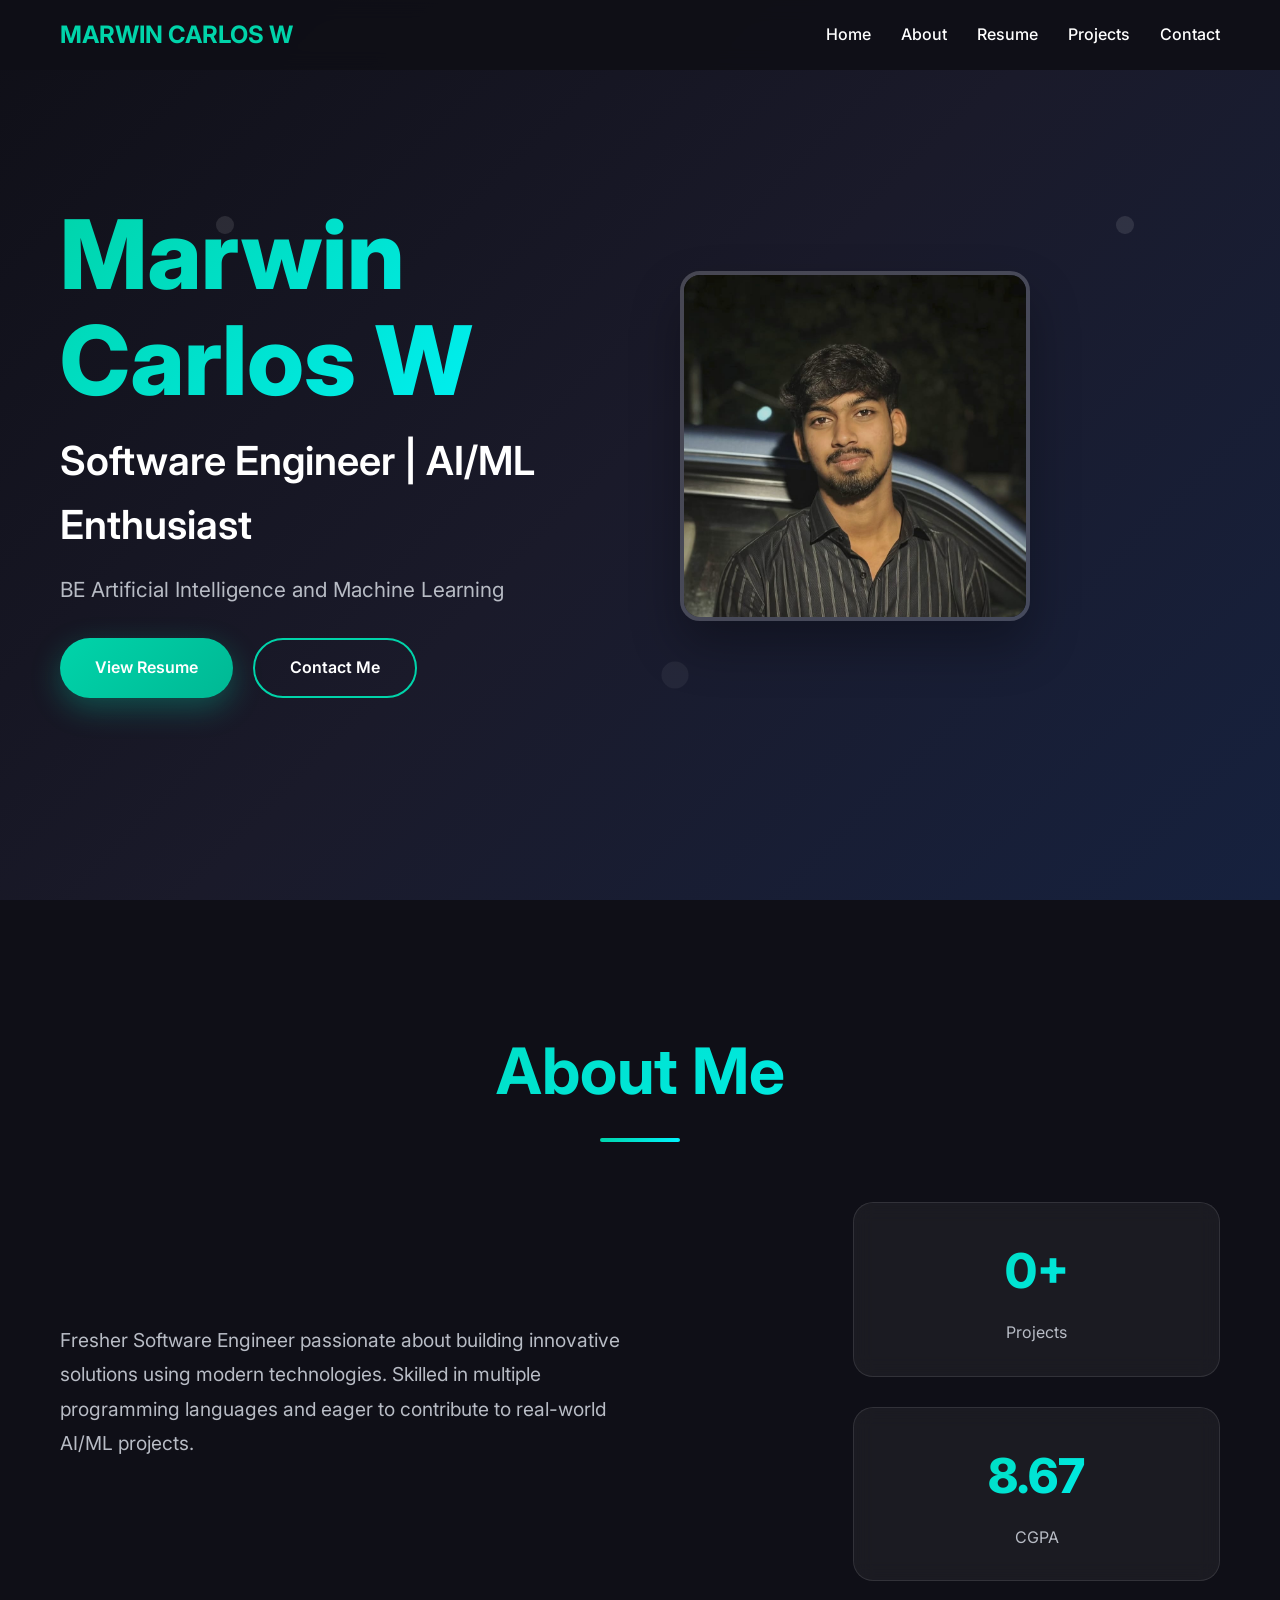
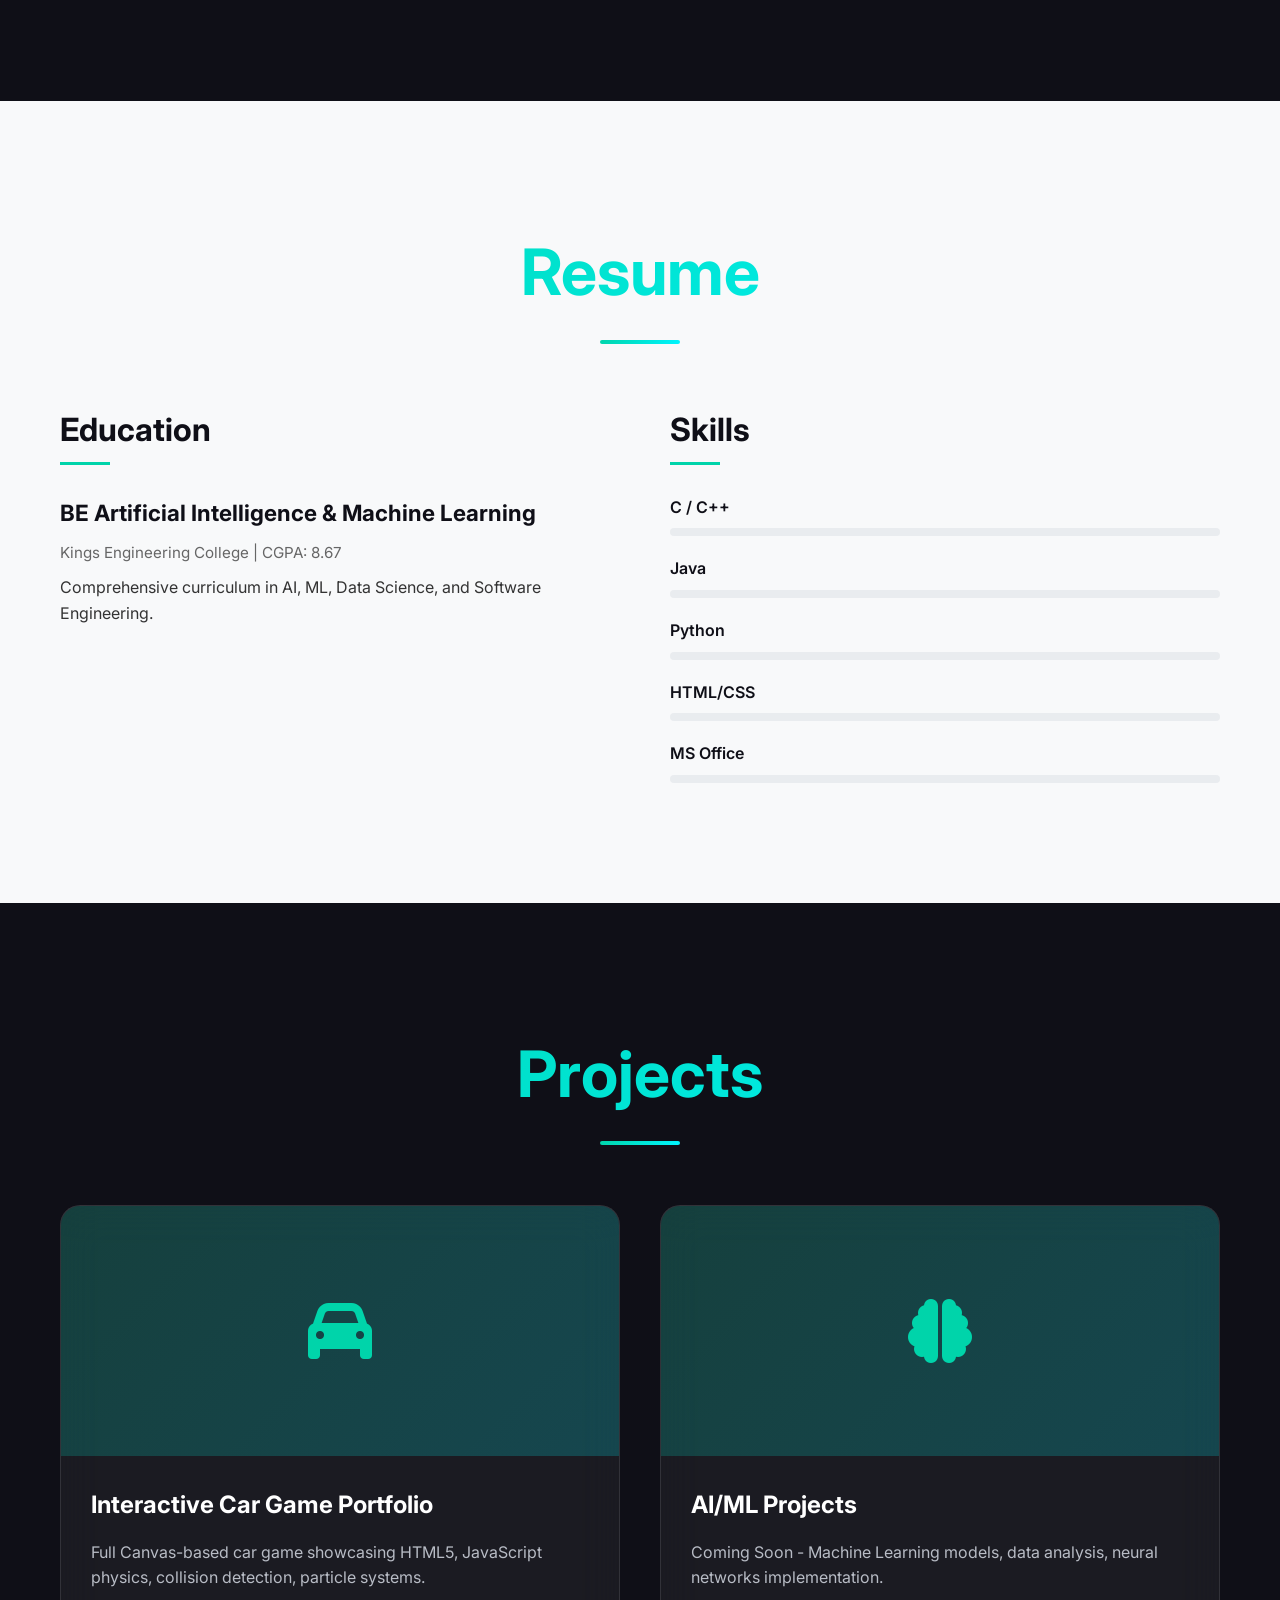
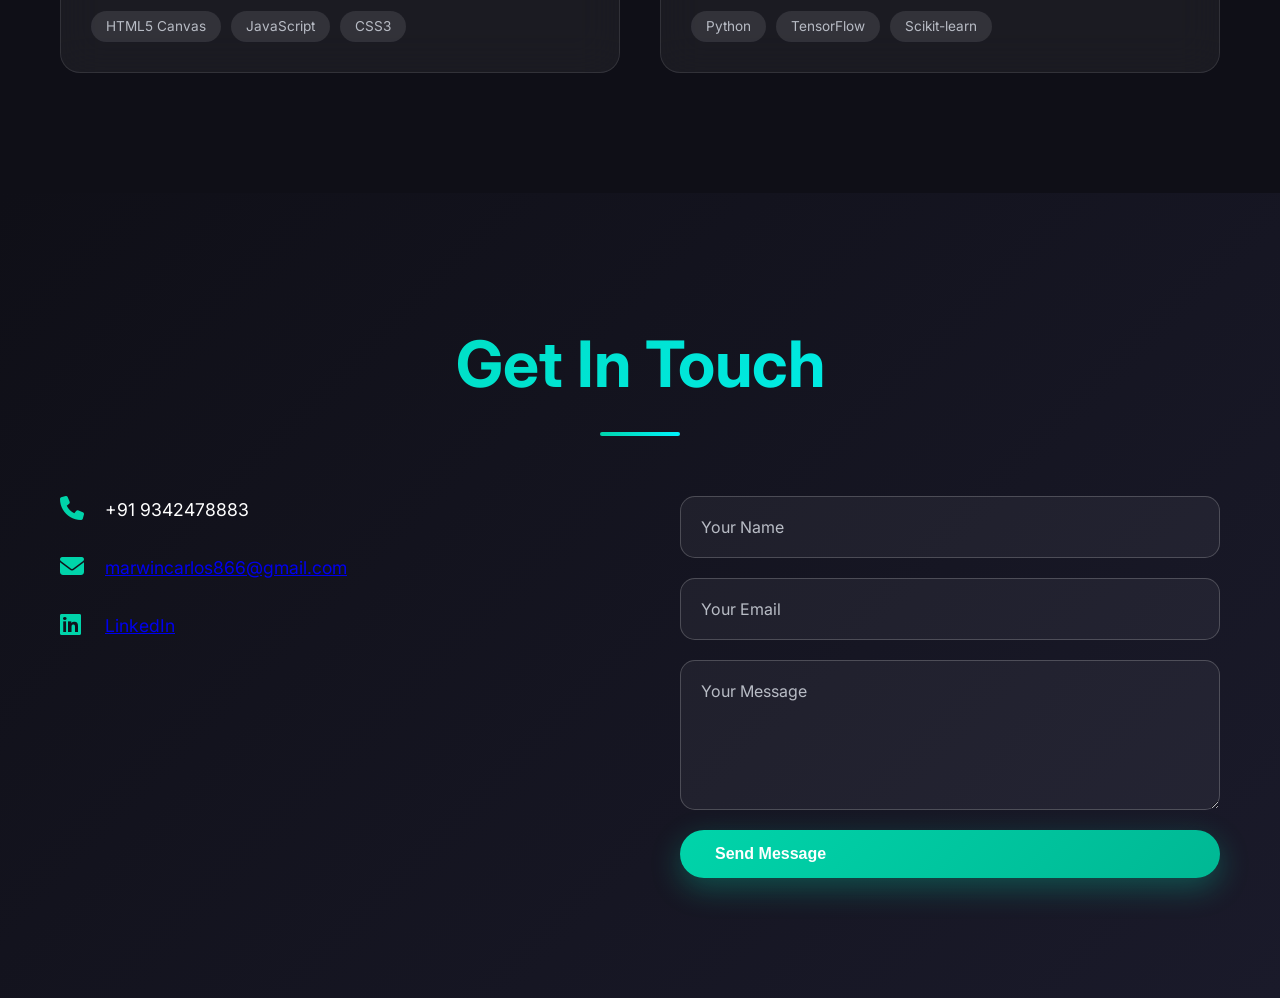
==== index.html @ d2b81e57 "index.html" ====
<!DOCTYPE html>
<html lang="en">
<head>
    <meta charset="UTF-8">
    <meta name="viewport" content="width=device-width, initial-scale=1.0">
    <title>Marwin Carlos W - Software Developer Portfolio</title>
    <link rel="stylesheet" href="style.css">
    <link href="https://fonts.googleapis.com/css2?family=Inter:wght@300;400;500;600;700&display=swap" rel="stylesheet">
    <link rel="stylesheet" href="https://cdnjs.cloudflare.com/ajax/libs/font-awesome/6.4.0/css/all.min.css">
</head>
<body>
    <nav class="navbar">
        <div class="nav-container">
            <div class="logo">
                <h2>MARWIN CARLOS W</h2>
            </div>
            <ul class="nav-menu">
                <li><a href="#home" class="nav-link">Home</a></li>
                <li><a href="#about" class="nav-link">About</a></li>
                <li><a href="#resume" class="nav-link">Resume</a></li>
                <li><a href="#projects" class="nav-link">Projects</a></li>
                <li><a href="#contact" class="nav-link">Contact</a></li>
            </ul>
            <div class="hamburger">
                <span></span>
                <span></span>
                <span></span>
            </div>
        </div>
    </nav>

    <section id="home" class="hero">
        <div class="hero-container">
            <div class="hero-content">
                <h1 class="hero-title animate">Marwin Carlos W</h1>
                <h2 class="hero-subtitle animate">Software Engineer | AI/ML Enthusiast</h2>
                <p class="hero-desc animate">BE Artificial Intelligence and Machine Learning </p>
                <div class="hero-buttons animate">
                    <a href="#resume" class="btn btn-primary">View Resume</a>
                    <a href="#contact" class="btn btn-secondary">Contact Me</a>
                </div>
            </div>
                <div class="hero-image">
                    <img src="profile.jpg" alt="Marwin Carlos W" class="hero-profile-img" loading="lazy">
                </div>
        </div>
    </section>

    <section id="about" class="about">
        <div class="container">
            <h2 class="section-title">About Me</h2>
            <div class="about-grid">
                <div class="about-text">
                    <p>Fresher Software Engineer passionate about building innovative solutions using modern technologies. Skilled in multiple programming languages and eager to contribute to real-world AI/ML projects.</p>
                </div>
                <div class="about-stats">
                    <div class="stat">
                        <h3>0+</h3>
                        <p>Projects</p>
                    </div>
                    <div class="stat">
                        <h3>8.67</h3>
                        <p>CGPA</p>
                    </div>
                </div>
            </div>
        </div>
    </section>

    <section id="resume" class="resume">
        <div class="container">
            <h2 class="section-title">Resume</h2>
            <div class="resume-grid">
                <div class="resume-column">
                    <h3>Education</h3>
                    <div class="resume-item">
                        <h4>BE Artificial Intelligence & Machine Learning</h4>
                        <p class="resume-meta">Kings Engineering College | CGPA: 8.67</p>
                        <p>Comprehensive curriculum in AI, ML, Data Science, and Software Engineering.</p>
                    </div>
                </div>
                <div class="resume-column">
                    <h3>Skills</h3>
                    <div class="skills-list">
                        <div class="skill-item">
                            <span>C / C++</span>
                            <div class="skill-bar">
                                <div class="skill-progress" data-width="90"></div>
                            </div>
                        </div>
                        <div class="skill-item">
                            <span>Java</span>
                            <div class="skill-bar">
                                <div class="skill-progress" data-width="85"></div>
                            </div>
                        </div>
                        <div class="skill-item">
                            <span>Python</span>
                            <div class="skill-bar">
                                <div class="skill-progress" data-width="88"></div>
                            </div>
                        </div>
                        <div class="skill-item">
                            <span>HTML/CSS</span>
                            <div class="skill-bar">
                                <div class="skill-progress" data-width="85"></div>
                            </div>
                        </div>
                        <div class="skill-item">
                            <span>MS Office</span>
                            <div class="skill-bar">
                                <div class="skill-progress" data-width="95"></div>
                            </div>
                        </div>
                    </div>
                </div>
            </div>
        </div>
    </section>

    <section id="projects" class="projects">
        <div class="container">
            <h2 class="section-title">Projects</h2>
            <div class="projects-grid">
                <div class="project-card">
                    <div class="project-img">
                        <i class="fas fa-car"></i>
                    </div>
                    <div class="project-content">
                        <h3>Interactive Car Game Portfolio</h3>
                        <p>Full Canvas-based car game showcasing HTML5, JavaScript physics, collision detection, particle systems.</p>
                        <div class="project-tech">
                            <span>HTML5 Canvas</span>
                            <span>JavaScript</span>
                            <span>CSS3</span>
                        </div>
                    </div>
                </div>
                <div class="project-card">
                    <div class="project-img">
                        <i class="fas fa-brain"></i>
                    </div>
                    <div class="project-content">
                        <h3>AI/ML Projects</h3>
                        <p>Coming Soon - Machine Learning models, data analysis, neural networks implementation.</p>
                        <div class="project-tech">
                            <span>Python</span>
                            <span>TensorFlow</span>
                            <span>Scikit-learn</span>
                        </div>
                    </div>
                </div>
            </div>
        </div>
    </section>

    <section id="contact" class="contact">
        <div class="container">
            <h2 class="section-title">Get In Touch</h2>
            <div class="contact-grid">
                <div class="contact-info">
                    <div class="contact-item">
                        <i class="fas fa-phone"></i>
                        <span>+91 9342478883</span>
                    </div>
                    <div class="contact-item">
                        <i class="fas fa-envelope"></i>
                        <a href="mailto:marwincarlos866@gmail.com">marwincarlos866@gmail.com</a>
                    </div>
                    <div class="contact-item">
                        <i class="fab fa-linkedin"></i>
                        <a href="https://www.linkedin.com/in/marwin-carlos-24540a355?utm_source=share_via&utm_content=profile&utm_medium=member_android" target="_blank">LinkedIn</a>
                    </div>
                </div>
                <form class="contact-form">
                    <input type="text" placeholder="Your Name" required>
                    <input type="email" placeholder="Your Email" required>
                    <textarea placeholder="Your Message" required></textarea>
                    <button type="submit" class="btn btn-primary">Send Message</button>
                </form>
            </div>
        </div>
    </section>

    <script src="script.js"></script>
</body>
</html>
---- style.css ----
* {
    margin: 0;
    padding: 0;
    box-sizing: border-box;
}

body {
    font-family: 'Inter', sans-serif;
    line-height: 1.6;
    color: #333;
    overflow-x: hidden;
}

.container {
    max-width: 1200px;
    margin: 0 auto;
    padding: 0 20px;
}

/* Navbar */
.navbar {
    position: fixed;
    top: 0;
    width: 100%;
    background: rgba(15, 15, 23, 0.95);
    backdrop-filter: blur(10px);
    z-index: 1000;
    transition: all 0.3s ease;
}

.nav-container {
    max-width: 1200px;
    margin: 0 auto;
    padding: 0 20px;
    display: flex;
    justify-content: space-between;
    align-items: center;
    height: 70px;
}

.logo h2 {
    color: #00d4aa;
    font-weight: 700;
}

.nav-menu {
    display: flex;
    list-style: none;
    gap: 30px;
}

.nav-link {
    color: #fff;
    text-decoration: none;
    font-weight: 500;
    position: relative;
    transition: color 0.3s ease;
}

.nav-link:hover {
    color: #00d4aa;
}

.nav-link::after {
    content: '';
    position: absolute;
    bottom: -5px;
    left: 0;
    width: 0;
    height: 2px;
    background: #00d4aa;
    transition: width 0.3s ease;
}

.nav-link:hover::after {
    width: 100%;
}

.hamburger {
    display: none;
    flex-direction: column;
    cursor: pointer;
}

.hamburger span {
    width: 25px;
    height: 3px;
    background: #fff;
    margin: 3px 0;
    transition: 0.3s;
}

/* Hero */
.hero {
    min-height: 100vh;
    display: flex;
    align-items: center;
    background: linear-gradient(135deg, #0f0f17 0%, #1a1a2a 50%, #16213e 100%);
    position: relative;
    overflow: hidden;
}

.hero::before {
    content: '';
    position: absolute;
    top: 0;
    left: 0;
    right: 0;
    bottom: 0;
    background: url('data:image/svg+xml,<svg xmlns="http://www.w3.org/2000/svg" viewBox="0 0 100 100"><defs><pattern id="grain" width="100" height="100" patternUnits="userSpaceOnUse"><circle cx="25" cy="25" r="1" fill="%23ffffff" opacity="0.1"/><circle cx="75" cy="75" r="1.5" fill="%23ffffff" opacity="0.05"/></pattern></defs><rect width="100" height="100" fill="url(%23grain)"/></svg>');
    pointer-events: none;
}

.hero-container {
    max-width: 1200px;
    margin: 0 auto;
    padding: 0 20px;
    display: grid;
    grid-template-columns: 1fr 1fr;
    gap: 80px;
    align-items: center;
}

.hero-title {
    font-size: clamp(3rem, 8vw, 6rem);
    font-weight: 800;
    background: linear-gradient(135deg, #00d4aa, #00f5ff);
    -webkit-background-clip: text;
    -webkit-text-fill-color: transparent;
    background-clip: text;
    margin-bottom: 1rem;
    line-height: 1.1;
}

.hero-subtitle {
    font-size: clamp(1.5rem, 4vw, 2.5rem);
    color: #fff;
    font-weight: 600;
    margin-bottom: 1rem;
    opacity: 0.9;
}

.hero-desc {
    font-size: 1.3rem;
    color: #b8bcc5;
    margin-bottom: 2rem;
    max-width: 500px;
}

.hero-buttons {
    display: flex;
    gap: 20px;
    flex-wrap: wrap;
}

.btn {
    padding: 15px 35px;
    border-radius: 50px;
    font-weight: 600;
    text-decoration: none;
    transition: all 0.3s ease;
    border: none;
    cursor: pointer;
    font-size: 1rem;
    display: inline-flex;
    align-items: center;
    gap: 10px;
}

.btn-primary {
    background: linear-gradient(135deg, #00d4aa, #00b894);
    color: #fff;
    box-shadow: 0 10px 30px rgba(0, 212, 170, 0.3);
}

.btn-primary:hover {
    transform: translateY(-3px);
    box-shadow: 0 15px 40px rgba(0, 212, 170, 0.4);
}

.btn-secondary {
    background: transparent;
    color: #fff;
    border: 2px solid #00d4aa;
}

.btn-secondary:hover {
    background: #00d4aa;
    transform: translateY(-3px);
}

.hero-profile-img {
    width: 350px;
    height: 350px;
    border-radius: 20px;
    object-fit: cover;
    box-shadow: 0 25px 50px rgba(0,0,0,0.3);
    border: 4px solid rgba(255,255,255,0.2);
    image-rendering: -webkit-optimize-contrast;
    image-rendering: crisp-edges;
}

/* Sections */
section {
    padding: 120px 0;
}

.section-title {
    font-size: clamp(2.5rem, 5vw, 4rem);
    text-align: center;
    margin-bottom: 80px;
    background: linear-gradient(135deg, #00d4aa, #00f5ff);
    -webkit-background-clip: text;
    -webkit-text-fill-color: transparent;
    background-clip: text;
    position: relative;
}

.section-title::after {
    content: '';
    position: absolute;
    bottom: -20px;
    left: 50%;
    transform: translateX(-50%);
    width: 80px;
    height: 4px;
    background: linear-gradient(135deg, #00d4aa, #00f5ff);
    border-radius: 2px;
}

/* About */
.about {
    background: #0f0f17;
    color: #fff;
}

.about-grid {
    display: grid;
    grid-template-columns: 2fr 1fr;
    gap: 60px;
    align-items: center;
}

.about-text p {
    font-size: 1.2rem;
    line-height: 1.8;
    color: #b8bcc5;
    max-width: 600px;
}

.about-stats {
    display: grid;
    gap: 30px;
}

.stat {
    text-align: center;
    padding: 30px;
    background: rgba(255,255,255,0.05);
    border-radius: 20px;
    border: 1px solid rgba(255,255,255,0.1);
    backdrop-filter: blur(10px);
    transition: transform 0.3s ease;
}

.stat:hover {
    transform: translateY(-10px);
}

.stat h3 {
    font-size: 3rem;
    font-weight: 800;
    background: linear-gradient(135deg, #00d4aa, #00f5ff);
    -webkit-background-clip: text;
    -webkit-text-fill-color: transparent;
    margin-bottom: 10px;
}

.stat p {
    color: #b8bcc5;
    font-size: 1rem;
}

/* Resume */
.resume {
    background: #f8f9fa;
}

.resume-grid {
    display: grid;
    grid-template-columns: 1fr 1fr;
    gap: 60px;
}

.resume-column h3 {
    font-size: 2rem;
    margin-bottom: 40px;
    color: #0f0f17;
    position: relative;
}

.resume-column h3::after {
    content: '';
    position: absolute;
    bottom: -10px;
    left: 0;
    width: 50px;
    height: 3px;
    background: #00d4aa;
}

.resume-item {
    margin-bottom: 40px;
}

.resume-item h4 {
    font-size: 1.4rem;
    margin-bottom: 10px;
    color: #0f0f17;
}

.resume-meta {
    color: #666;
    font-size: 0.95rem;
    margin-bottom: 10px;
}

.skills-list {
    display: flex;
    flex-direction: column;
    gap: 20px;
}

.skill-item {
    display: flex;
    flex-direction: column;
    gap: 8px;
}

.skill-item span {
    font-weight: 600;
    color: #0f0f17;
}

.skill-bar {
    height: 8px;
    background: #e9ecef;
    border-radius: 4px;
    overflow: hidden;
}

.skill-progress {
    height: 100%;
    background: linear-gradient(90deg, #00d4aa, #00f5ff);
    width: 0;
    border-radius: 4px;
    transition: width 2s ease-in-out;
}

/* Projects */
.projects {
    background: #0f0f17;
    color: #fff;
}

.projects-grid {
    display: grid;
    grid-template-columns: repeat(auto-fit, minmax(400px, 1fr));
    gap: 40px;
}

.project-card {
    background: rgba(255,255,255,0.05);
    border-radius: 20px;
    overflow: hidden;
    border: 1px solid rgba(255,255,255,0.1);
    backdrop-filter: blur(20px);
    transition: all 0.4s ease;
    cursor: pointer;
}

.project-card:hover {
    transform: translateY(-15px);
    box-shadow: 0 30px 60px rgba(0,212,170,0.3);
}

.project-img {
    height: 250px;
    background: linear-gradient(135deg, rgba(0,212,170,0.2), rgba(0,245,255,0.2));
    display: flex;
    align-items: center;
    justify-content: center;
    font-size: 4rem;
    color: #00d4aa;
}

.project-content {
    padding: 30px;
}

.project-content h3 {
    font-size: 1.5rem;
    margin-bottom: 15px;
    color: #fff;
}

.project-content p {
    color: #b8bcc5;
    margin-bottom: 20px;
    line-height: 1.6;
}

.project-tech {
    display: flex;
    flex-wrap: wrap;
    gap: 10px;
}

.project-tech span {
    background: rgba(255,255,255,0.1);
    padding: 5px 15px;
    border-radius: 20px;
    font-size: 0.85rem;
    color: #b8bcc5;
}

/* Contact */
.contact {
    background: linear-gradient(135deg, #0f0f17 0%, #1a1a2a 100%);
    color: #fff;
}

.contact-grid {
    display: grid;
    grid-template-columns: 1fr 1fr;
    gap: 80px;
}

.contact-item {
    display: flex;
    gap: 15px;
    margin-bottom: 30px;
    font-size: 1.1rem;
}

.contact-item i {
    font-size: 1.5rem;
    color: #00d4aa;
    width: 30px;
}

.contact-form {
    display: flex;
    flex-direction: column;
    gap: 20px;
}

.contact-form input,
.contact-form textarea {
    padding: 20px;
    border: 1px solid rgba(255,255,255,0.2);
    border-radius: 15px;
    background: rgba(255,255,255,0.05);
    color: #fff;
    font-family: inherit;
    font-size: 1rem;
    transition: all 0.3s ease;
}

.contact-form input::placeholder,
.contact-form textarea::placeholder {
    color: #b8bcc5;
}

.contact-form input:focus,
.contact-form textarea:focus {
    outline: none;
    border-color: #00d4aa;
    box-shadow: 0 0 20px rgba(0,212,170,0.2);
    background: rgba(255,255,255,0.08);
}

.contact-form textarea {
    min-height: 150px;
    resize: vertical;
}

/* Animations */
.animate {
    opacity: 0;
    transform: translateY(50px);
}

.animate.active {
    opacity: 1;
    transform: translateY(0);
    transition: all 1s ease;
}

/* Responsive */
@media (max-width: 768px) {
    .hamburger {
        display: flex;
    }
    
    .nav-menu {
        position: fixed;
        left: -100%;
        top: 70px;
        flex-direction: column;
        background: rgba(15,15,23,0.99);
        width: 100%;
        text-align: center;
        transition: 0.3s;
        padding: 40px 0;
    }
    
    .nav-menu.active {
        left: 0;
    }
    
    .hero-container {
        grid-template-columns: 1fr;
        gap: 40px;
        text-align: center;
    }
    
    .about-grid,
    .resume-grid,
    .contact-grid,
    .projects-grid {
        grid-template-columns: 1fr;
        gap: 30px;
    }
    
    .hero-buttons {
        justify-content: center;
    }
}

@media (max-width: 480px) {
    section {
        padding: 80px 0;
    }
    
    .hero-title {
        font-size: 2.5rem;
    }
}
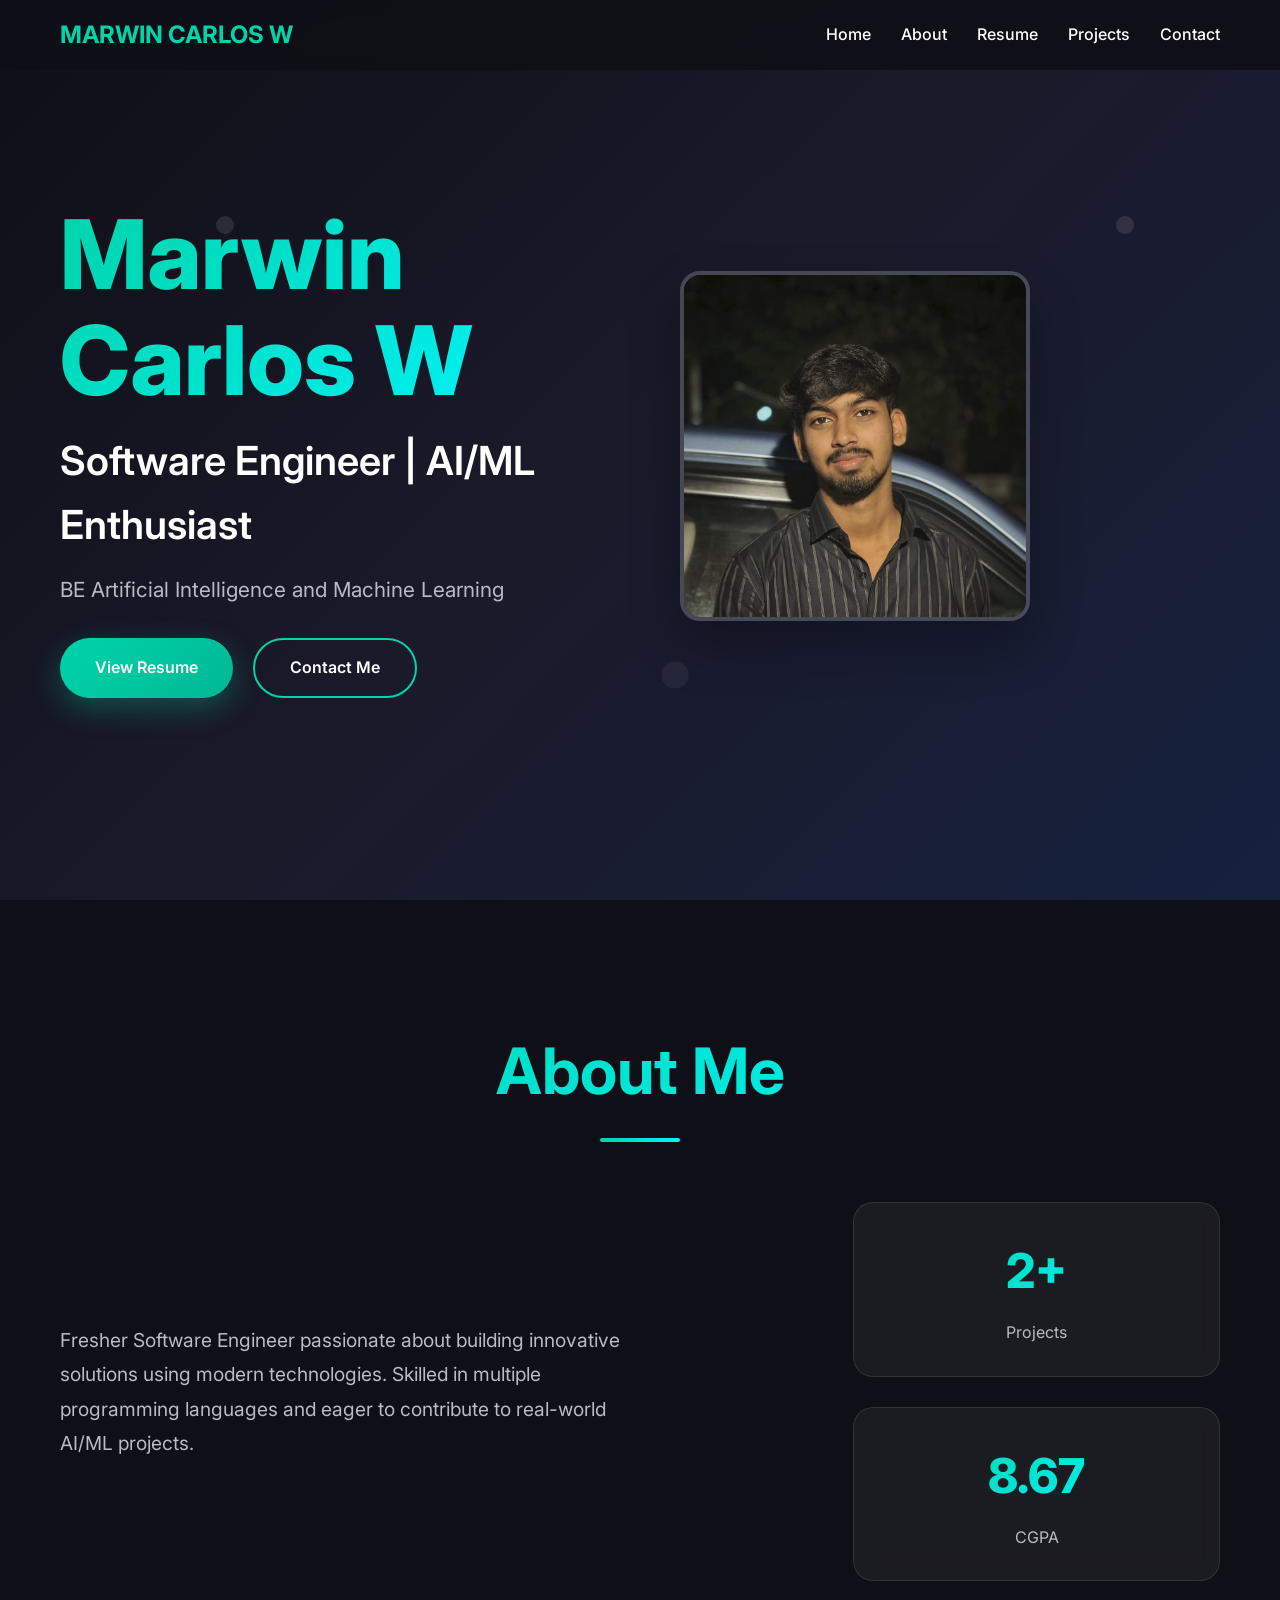
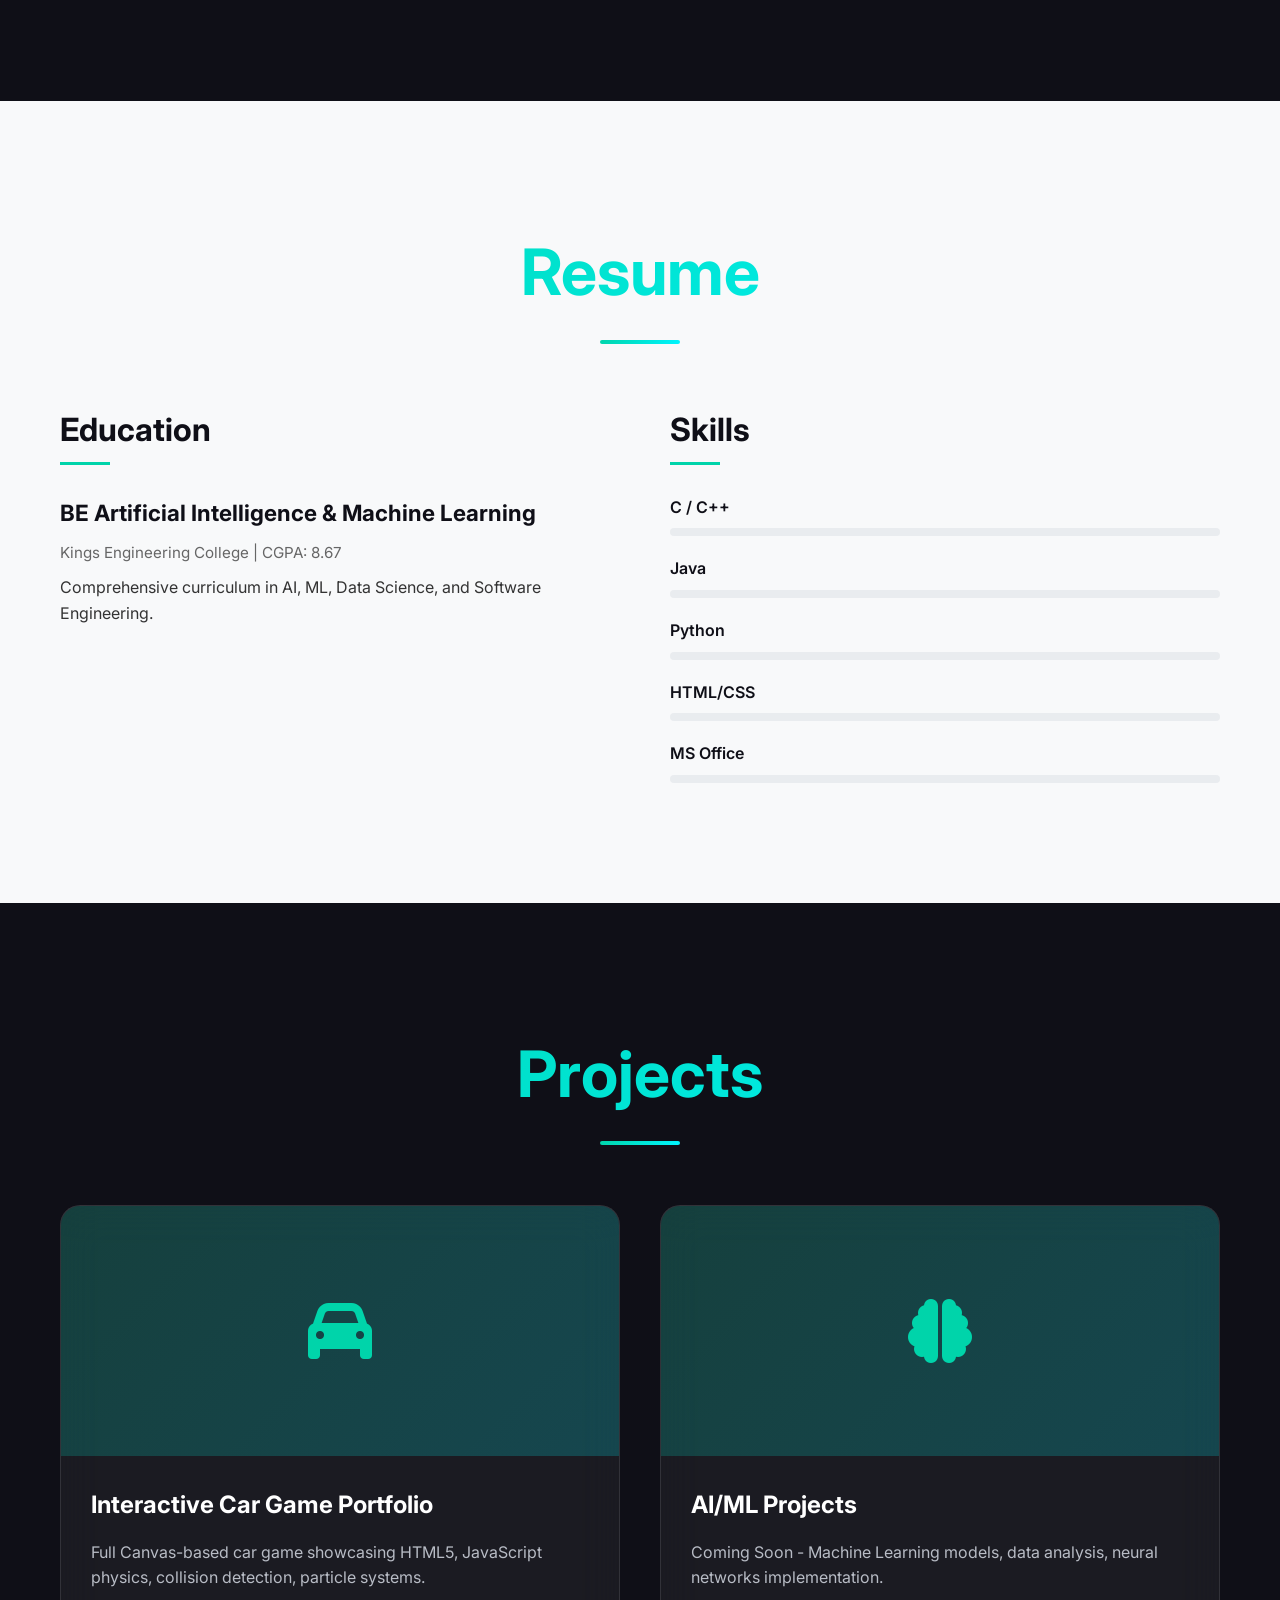
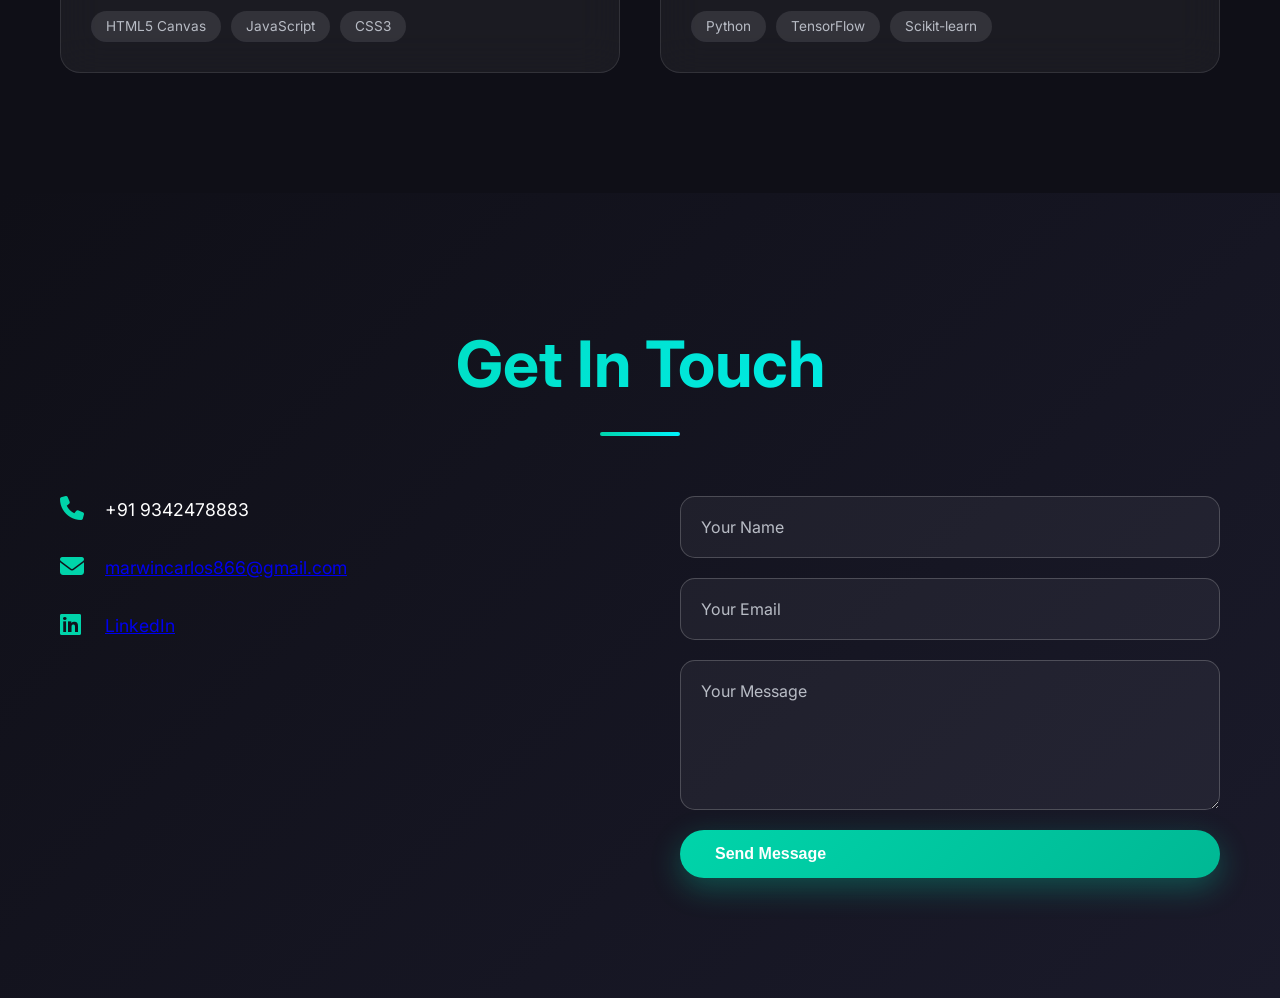
==== commit 143a618e: "Update index.html" ====
--- a/index.html
+++ b/index.html
@@ -55,7 +55,7 @@
                 </div>
                 <div class="about-stats">
                     <div class="stat">
-                        <h3>0+</h3>
+                        <h3>2+</h3>
                         <p>Projects</p>
                     </div>
                     <div class="stat">
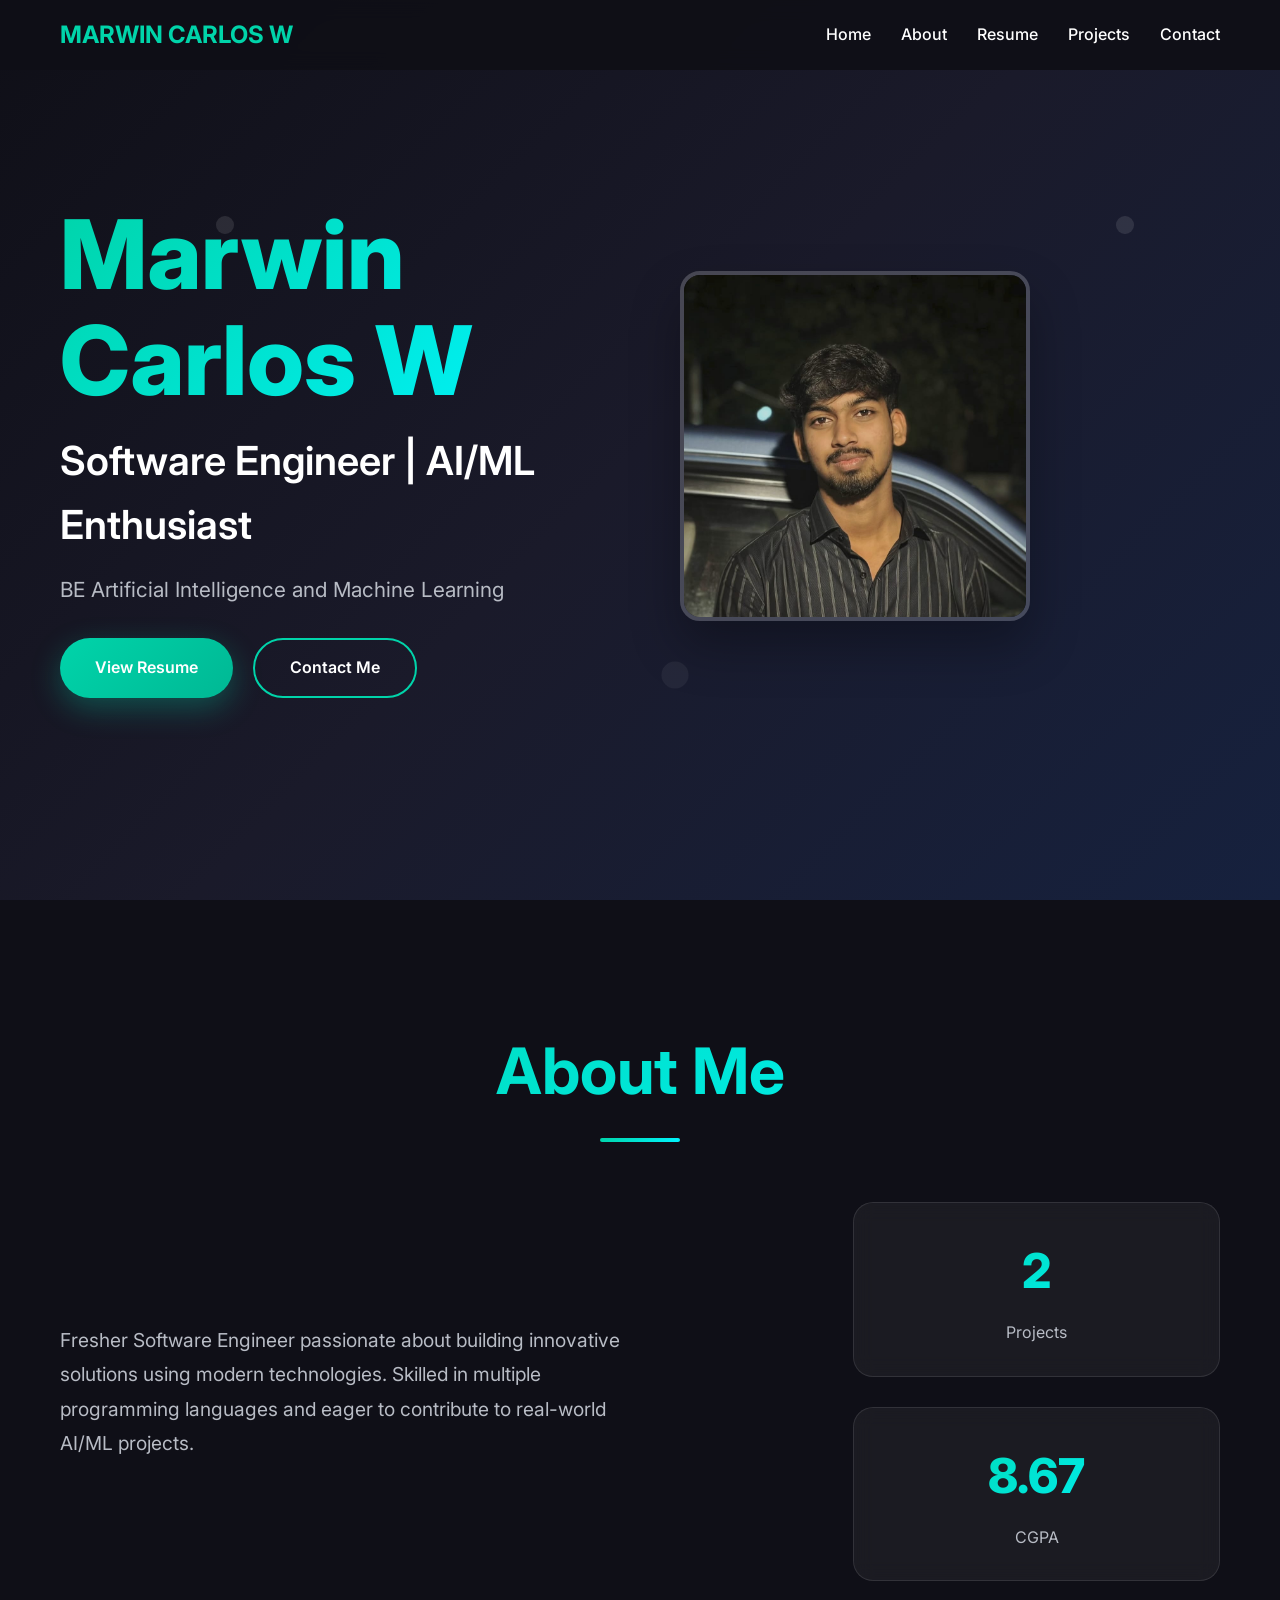
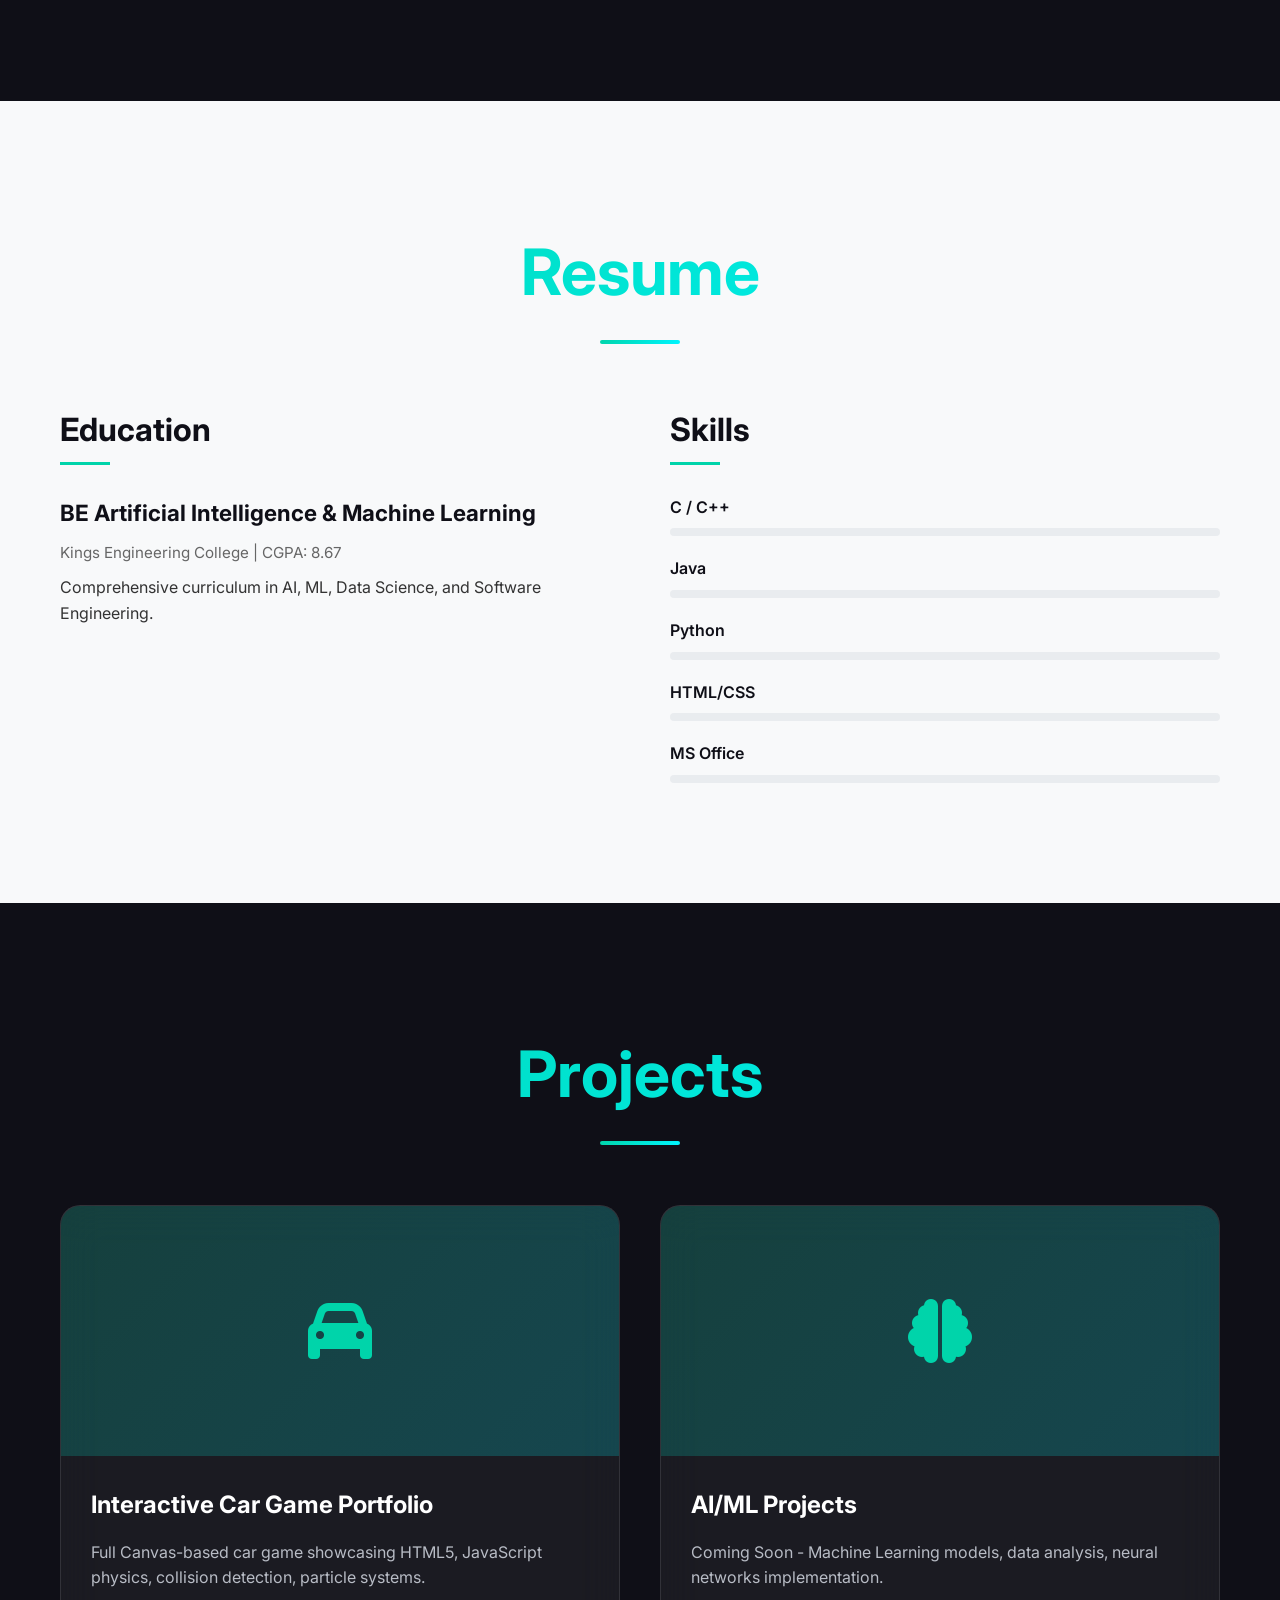
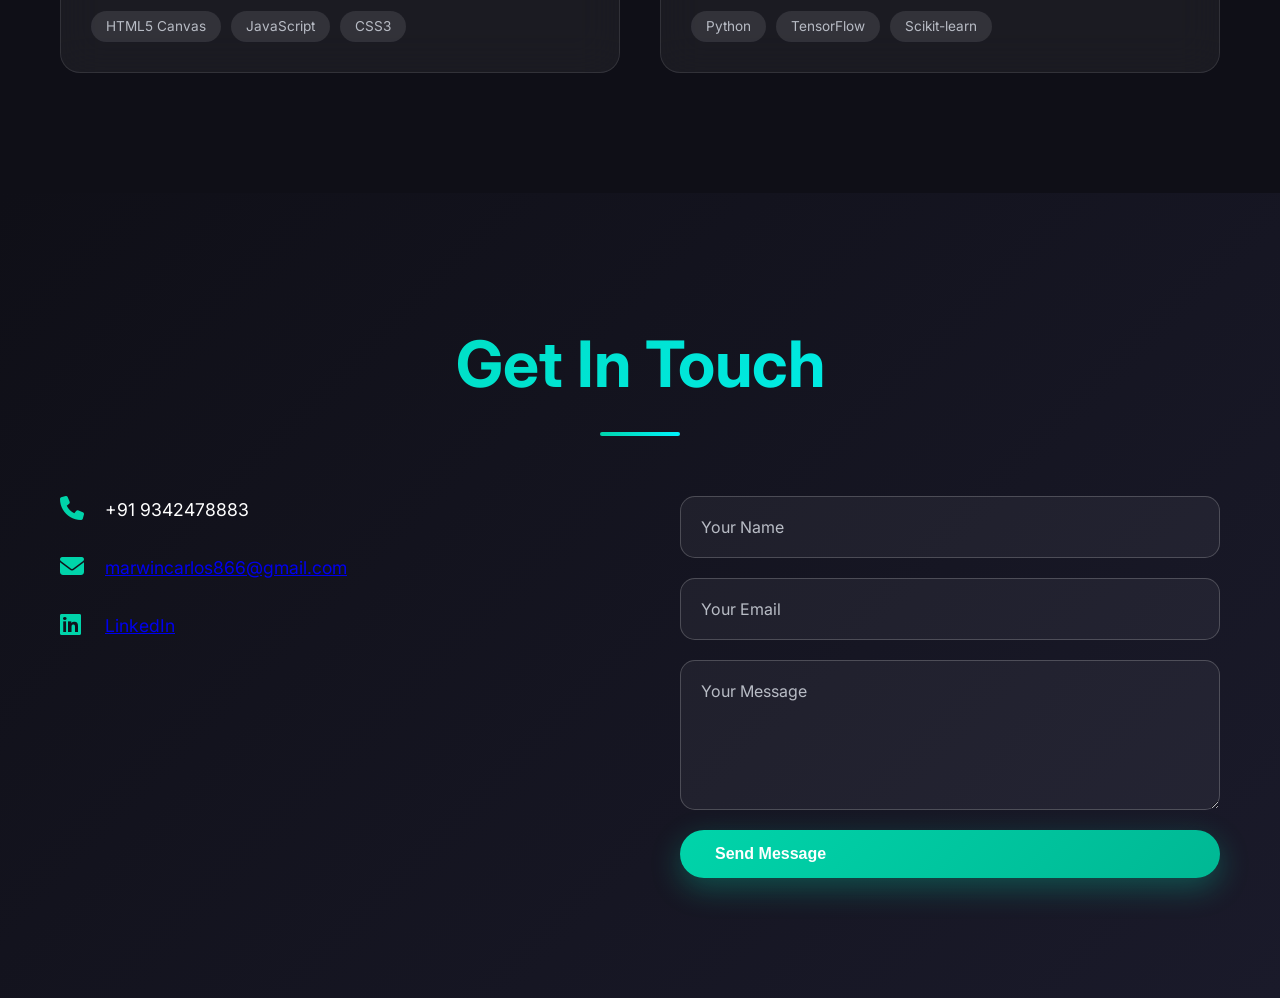
==== commit ca3f5284: "Update index.html" ====
--- a/index.html
+++ b/index.html
@@ -55,7 +55,7 @@
                 </div>
                 <div class="about-stats">
                     <div class="stat">
-                        <h3>2+</h3>
+                        <h3>2</h3>
                         <p>Projects</p>
                     </div>
                     <div class="stat">
